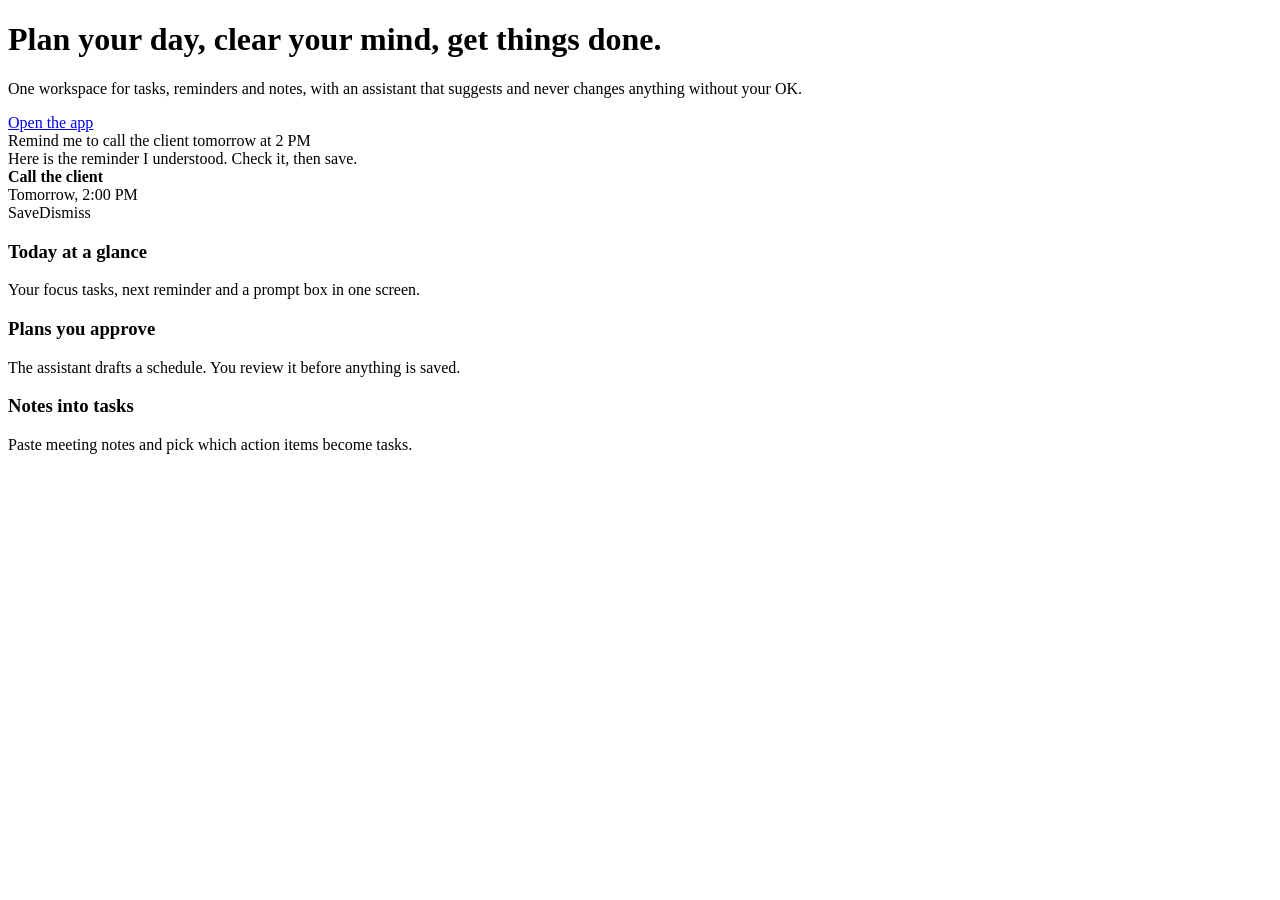
==== index.html @ d60340dd "Add files via upload" ====
<!doctype html>
<html lang="en"><head><meta charset="utf-8"><meta name="viewport" content="width=device-width,initial-scale=1">
<title>Daily Life Assistant: plan your day, clear your mind</title>
<link href="https://fonts.googleapis.com/css2?family=Schibsted+Grotesk:wght@400;600;700&display=swap" rel="stylesheet">
<link rel="stylesheet" href="css/styles.css"></head>
<body>
<header class="hero"><div><h1>Plan your day, clear your mind, get things done.</h1>
<p class="lead">One workspace for tasks, reminders and notes, with an assistant that suggests and never changes anything without your OK.</p>
<a class="btn" href="app.html">Open the app</a></div>
<div class="panel" aria-label="Example conversation"><div class="chat">
<div class="msg user">Remind me to call the client tomorrow at 2 PM</div>
<div class="msg">Here is the reminder I understood. Check it, then save.<div class="proposal"><b>Call the client</b><br>Tomorrow, 2:00 PM<div class="row"><span class="btn sm">Save</span><span class="btn ghost sm">Dismiss</span></div></div></div></div></div></header>
<section class="feat"><div><h3>Today at a glance</h3><p>Your focus tasks, next reminder and a prompt box in one screen.</p></div>
<div><h3>Plans you approve</h3><p>The assistant drafts a schedule. You review it before anything is saved.</p></div>
<div><h3>Notes into tasks</h3><p>Paste meeting notes and pick which action items become tasks.</p></div></section>
</body></html>
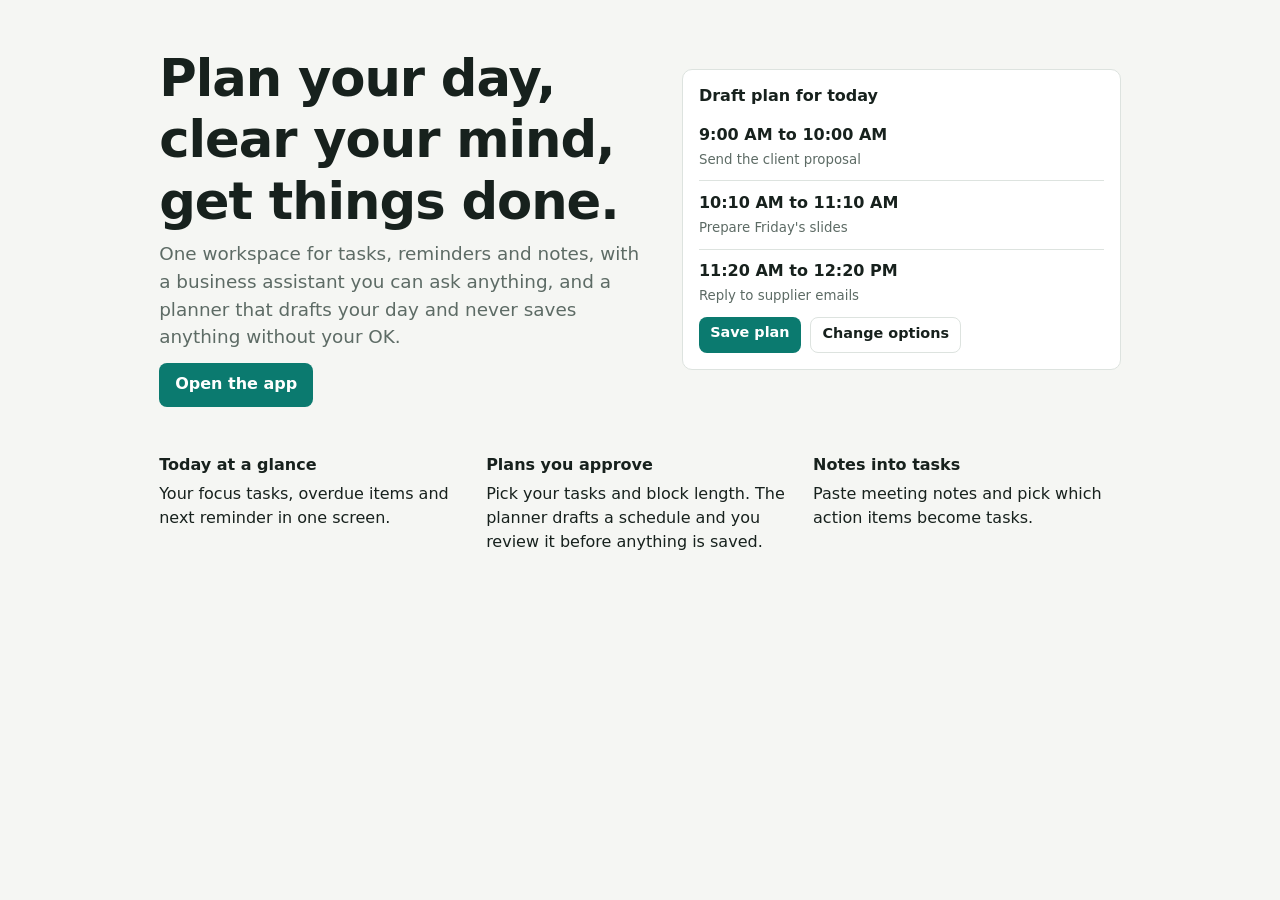
==== commit 1288fad0: "Add files via upload" ====
--- a/index.html
+++ b/index.html
@@ -5,12 +5,10 @@
 <link rel="stylesheet" href="css/styles.css"></head>
 <body>
 <header class="hero"><div><h1>Plan your day, clear your mind, get things done.</h1>
-<p class="lead">One workspace for tasks, reminders and notes, with an assistant that suggests and never changes anything without your OK.</p>
+<p class="lead">One workspace for tasks, reminders and notes, with a business assistant you can ask anything, and a planner that drafts your day and never saves anything without your OK.</p>
 <a class="btn" href="app.html">Open the app</a></div>
-<div class="panel" aria-label="Example conversation"><div class="chat">
-<div class="msg user">Remind me to call the client tomorrow at 2 PM</div>
-<div class="msg">Here is the reminder I understood. Check it, then save.<div class="proposal"><b>Call the client</b><br>Tomorrow, 2:00 PM<div class="row"><span class="btn sm">Save</span><span class="btn ghost sm">Dismiss</span></div></div></div></div></div></header>
-<section class="feat"><div><h3>Today at a glance</h3><p>Your focus tasks, next reminder and a prompt box in one screen.</p></div>
-<div><h3>Plans you approve</h3><p>The assistant drafts a schedule. You review it before anything is saved.</p></div>
+<div class="panel" aria-label="Example plan"><h3>Draft plan for today</h3><ul class="list"><li><div class="t"><b>9:00 AM to 10:00 AM</b><br><small>Send the client proposal</small></div></li><li><div class="t"><b>10:10 AM to 11:10 AM</b><br><small>Prepare Friday's slides</small></div></li><li><div class="t"><b>11:20 AM to 12:20 PM</b><br><small>Reply to supplier emails</small></div></li></ul><div class="row"><span class="btn sm">Save plan</span><span class="btn ghost sm">Change options</span></div></div></header>
+<section class="feat"><div><h3>Today at a glance</h3><p>Your focus tasks, overdue items and next reminder in one screen.</p></div>
+<div><h3>Plans you approve</h3><p>Pick your tasks and block length. The planner drafts a schedule and you review it before anything is saved.</p></div>
 <div><h3>Notes into tasks</h3><p>Paste meeting notes and pick which action items become tasks.</p></div></section>
 </body></html>
--- a/css/styles.css
+++ b/css/styles.css
@@ -0,0 +1,52 @@
+:root{--bg:#f5f6f3;--surface:#fff;--ink:#17211d;--muted:#5d6b65;--line:#dde3df;--accent:#0b7a6f;--accent-ink:#fff;--accent-soft:#dff1ee;--warn:#b45309;--danger:#b42318;--r:10px}
+@media (prefers-color-scheme:dark){:root{--bg:#111816;--surface:#18221f;--ink:#e8efec;--muted:#9bada6;--line:#2a3833;--accent:#3dbfae;--accent-ink:#06211d;--accent-soft:#16332e;--warn:#f0a04b;--danger:#f1837a}}
+*{box-sizing:border-box}html,body{height:100%}
+body{margin:0;background:var(--bg);color:var(--ink);font:16px/1.5 "Schibsted Grotesk",system-ui,-apple-system,"Segoe UI",sans-serif}
+h1,h2,h3{line-height:1.2;margin:0 0 .5rem;font-weight:650}h1{font-size:1.7rem}h2{font-size:1.15rem}h3{font-size:1rem}
+p{margin:0 0 .75rem}a{color:var(--accent)}
+:focus-visible{outline:3px solid var(--accent);outline-offset:2px}
+button,input,select,textarea{font:inherit;color:inherit}
+input,select,textarea{background:var(--surface);border:1px solid var(--line);border-radius:8px;padding:.55rem .7rem;min-height:44px;max-width:100%}
+textarea{width:100%;min-height:96px;resize:vertical}
+.btn{background:var(--accent);color:var(--accent-ink);border:0;border-radius:8px;padding:.55rem 1rem;min-height:44px;cursor:pointer;font-weight:600;text-decoration:none;display:inline-block}
+.btn.ghost{background:transparent;color:var(--ink);border:1px solid var(--line)}
+.btn.sm{min-height:36px;padding:.3rem .7rem;font-size:.9rem}.btn.danger{background:transparent;color:var(--danger);border:1px solid var(--line)}
+.shell{display:grid;grid-template-columns:232px 1fr;min-height:100%}
+.side{background:var(--surface);border-right:1px solid var(--line);padding:1rem .75rem;position:sticky;top:0;height:100vh;display:flex;flex-direction:column;gap:.25rem}
+.brand{font-weight:700;font-size:1.1rem;padding:.25rem .6rem 1rem;color:var(--accent)}
+.side a.nav{display:block;padding:.6rem .75rem;border-radius:8px;color:var(--ink);text-decoration:none}
+.side a.nav:hover{background:var(--bg)}.side a.nav[aria-current=page]{background:var(--accent-soft);color:var(--accent);font-weight:600}
+.side .btn{margin-top:auto}
+main{padding:1.5rem clamp(1rem,3vw,2.5rem) 6rem;max-width:960px;width:100%}
+.row{display:flex;gap:.6rem;flex-wrap:wrap;align-items:center}.grow{flex:1;min-width:160px}
+.panel{background:var(--surface);border:1px solid var(--line);border-radius:var(--r);padding:1rem;margin-bottom:1rem}
+.stats{display:grid;grid-template-columns:repeat(auto-fit,minmax(150px,1fr));gap:.75rem;margin:1rem 0}
+.stat{border-left:3px solid var(--accent);padding:.1rem .8rem}.stat b{display:block;font-size:1.6rem}.stat span{color:var(--muted);font-size:.9rem}
+.list{list-style:none;margin:0;padding:0}.list li{display:flex;gap:.7rem;align-items:center;padding:.6rem 0;border-top:1px solid var(--line)}.list li:first-child{border-top:0}
+.list .t{flex:1;min-width:0}.done .t b{text-decoration:line-through;color:var(--muted)}.t small,.muted{color:var(--muted)}
+input[type=checkbox]{width:22px;height:22px;accent-color:var(--accent)}
+.tag{font-size:.8rem;padding:.1rem .5rem;border-radius:99px;border:1px solid var(--line)}.tag.high{color:var(--danger);border-color:currentColor}.tag.medium{color:var(--warn);border-color:currentColor}
+.empty{color:var(--muted);padding:.5rem 0}
+.chat{display:flex;flex-direction:column;gap:.7rem;margin-bottom:1rem}
+.msg{max-width:85%;padding:.7rem .9rem;border-radius:12px;background:var(--surface);border:1px solid var(--line);white-space:pre-wrap}
+.msg.user{align-self:flex-end;background:var(--accent-soft);border-color:transparent}
+.proposal{margin-top:.6rem;padding:.7rem;border:1px dashed var(--accent);border-radius:8px;background:var(--bg);white-space:normal}
+.proposal ul{margin:.3rem 0 .6rem;padding-left:1.1rem}
+.chips{display:flex;gap:.5rem;flex-wrap:wrap;margin:.5rem 0 1rem}
+.chip{border:1px solid var(--line);background:var(--surface);border-radius:99px;padding:.35rem .8rem;cursor:pointer;min-height:36px}
+.toast{position:fixed;right:1rem;bottom:1rem;background:var(--ink);color:var(--bg);padding:.7rem 1rem;border-radius:8px;z-index:9;max-width:90vw}
+dialog{border:1px solid var(--line);border-radius:var(--r);background:var(--surface);color:var(--ink);width:min(440px,92vw)}
+dialog::backdrop{background:rgba(0,0,0,.4)}
+label{display:block;font-size:.9rem;margin:.6rem 0 .2rem;color:var(--muted)}
+.fab{display:none;position:fixed;right:1rem;bottom:4.6rem;z-index:6;border-radius:99px;box-shadow:0 4px 14px rgba(0,0,0,.25)}
+@media(max-width:760px){.shell{display:block}
+.side{position:fixed;bottom:0;left:0;right:0;top:auto;height:auto;flex-direction:row;overflow-x:auto;padding:.3rem;z-index:5;border-right:0;border-top:1px solid var(--line)}
+.brand,.side .btn{display:none}.side a.nav{white-space:nowrap;padding:.6rem .8rem}.msg{max-width:96%}.fab{display:inline-block}}
+@media(prefers-reduced-motion:no-preference){.toast{animation:in .2s ease-out}@keyframes in{from{opacity:0;transform:translateY(8px)}}}
+.hero{max-width:1000px;margin:0 auto;padding:3rem 1.2rem;display:grid;grid-template-columns:1.1fr 1fr;gap:2.5rem;align-items:center}
+.hero h1{font-size:clamp(2rem,5vw,3.2rem);letter-spacing:-.02em}.hero p.lead{font-size:1.15rem;color:var(--muted)}
+.feat{max-width:1000px;margin:0 auto;padding:0 1.2rem 3rem;display:grid;grid-template-columns:repeat(auto-fit,minmax(220px,1fr));gap:1.2rem}
+@media(max-width:760px){.hero{grid-template-columns:1fr}}
+.bar{height:10px;border-radius:99px;background:var(--line);overflow:hidden}.bar i{display:block;height:100%;background:var(--accent)}
+.barrow{display:grid;grid-template-columns:90px 1fr 36px;gap:.6rem;align-items:center;margin:.4rem 0}
+.chk{display:flex;gap:.5rem;align-items:center;color:var(--ink);margin:.2rem 0}
